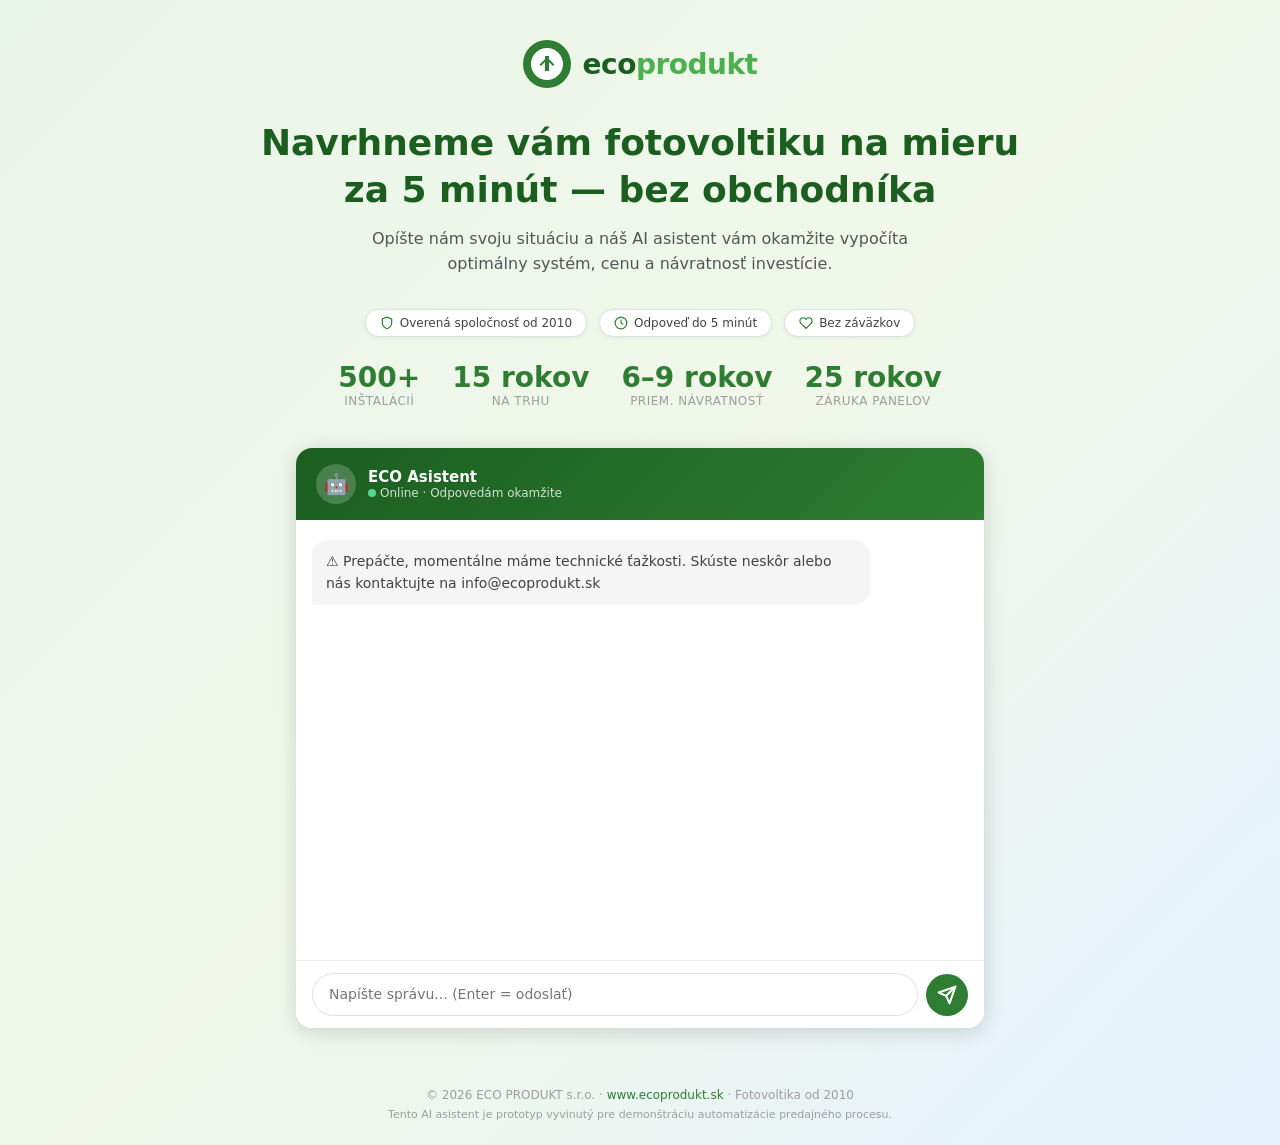
==== backend/frontend/index.html @ bb96bcf6 "fix: include frontend in backend deploy for Railway" ====
<!DOCTYPE html>
<html lang="sk">
<head>
  <meta charset="UTF-8" />
  <meta name="viewport" content="width=device-width, initial-scale=1.0" />
  <title>ECO PRODUKT — AI Predajný Asistent</title>
  <link rel="stylesheet" href="styles.css" />
  <script>
    // API base URL — override for production
    window.ECO_API_BASE = window.location.hostname === "localhost"
      ? "http://localhost:8000"
      : "https://ecoproduktriesenie-production.up.railway.app";
  </script>
</head>
<body>

  <div class="hero">
    <div class="hero-logo">
      <!-- ECO PRODUKT logo SVG -->
      <svg viewBox="0 0 48 48" fill="none" xmlns="http://www.w3.org/2000/svg">
        <circle cx="24" cy="24" r="24" fill="#2e7d32"/>
        <path d="M24 8C15.16 8 8 15.16 8 24s7.16 16 16 16 16-7.16 16-16S32.84 8 24 8zm-2 23v-9l-4 4-1.42-1.42L22 19.16V16h4v3.16l5.42 5.42L30 26l-4-4v9h-4z" fill="white"/>
      </svg>
      <div class="brand">eco<span>produkt</span></div>
    </div>

    <h1>Navrhneme vám fotovoltiku na mieru<br/>za 5 minút — bez obchodníka</h1>
    <p>Opíšte nám svoju situáciu a náš AI asistent vám okamžite vypočíta optimálny systém, cenu a návratnosť investície.</p>

    <div class="badges">
      <span class="badge">
        <svg viewBox="0 0 24 24" fill="none" stroke="currentColor" stroke-width="2"><path d="M12 22s8-4 8-10V5l-8-3-8 3v7c0 6 8 10 8 10z"/></svg>
        Overená spoločnosť od 2010
      </span>
      <span class="badge">
        <svg viewBox="0 0 24 24" fill="none" stroke="currentColor" stroke-width="2"><circle cx="12" cy="12" r="10"/><path d="M12 6v6l4 2"/></svg>
        Odpoveď do 5 minút
      </span>
      <span class="badge">
        <svg viewBox="0 0 24 24" fill="none" stroke="currentColor" stroke-width="2"><path d="M20.84 4.61a5.5 5.5 0 0 0-7.78 0L12 5.67l-1.06-1.06a5.5 5.5 0 0 0-7.78 7.78l1.06 1.06L12 21.23l7.78-7.78 1.06-1.06a5.5 5.5 0 0 0 0-7.78z"/></svg>
        Bez záväzkov
      </span>
    </div>

    <div class="hero-stats">
      <div class="stat">
        <div class="number">500+</div>
        <div class="label">inštalácií</div>
      </div>
      <div class="stat">
        <div class="number">15 rokov</div>
        <div class="label">na trhu</div>
      </div>
      <div class="stat">
        <div class="number">6–9 rokov</div>
        <div class="label">priem. návratnosť</div>
      </div>
      <div class="stat">
        <div class="number">25 rokov</div>
        <div class="label">záruka panelov</div>
      </div>
    </div>
  </div>

  <!-- CHAT -->
  <div class="chat-container">
    <div class="chat-card">
      <div class="chat-header">
        <div class="avatar">🤖</div>
        <div class="info">
          <h3>ECO Asistent</h3>
          <p><span class="online-dot"></span>Online · Odpovedám okamžite</p>
        </div>
      </div>

      <div class="messages" id="messages">
        <!-- Messages injected by chat.js -->
      </div>

      <div class="chat-input-area">
        <textarea
          id="message-input"
          placeholder="Napíšte správu... (Enter = odoslať)"
          rows="1"
          aria-label="Správa"
        ></textarea>
        <button id="send-btn" aria-label="Odoslať">
          <svg width="20" height="20" viewBox="0 0 24 24" fill="none" stroke="currentColor" stroke-width="2.5" stroke-linecap="round" stroke-linejoin="round">
            <line x1="22" y1="2" x2="11" y2="13"/>
            <polygon points="22 2 15 22 11 13 2 9 22 2"/>
          </svg>
        </button>
      </div>
    </div>
  </div>

  <div class="footer">
    <p>© 2026 ECO PRODUKT s.r.o. · <a href="https://www.ecoprodukt.sk">www.ecoprodukt.sk</a> · Fotovoltika od 2010</p>
    <p style="margin-top:6px;font-size:11px;">Tento AI asistent je prototyp vyvinutý pre demonštráciu automatizácie predajného procesu.</p>
  </div>

  <script src="chat.js"></script>
</body>
</html>
---- backend/frontend/styles.css ----
:root {
  --eco-green: #2e7d32;
  --eco-green-light: #4caf50;
  --eco-green-dark: #1b5e20;
  --eco-bg: #f1f8e9;
  --white: #ffffff;
  --gray-light: #f5f5f5;
  --gray: #9e9e9e;
  --gray-dark: #424242;
  --shadow: 0 4px 20px rgba(0,0,0,0.15);
  --radius: 16px;
  --radius-sm: 8px;
}

* { box-sizing: border-box; margin: 0; padding: 0; }

body {
  font-family: 'Segoe UI', system-ui, -apple-system, sans-serif;
  background: linear-gradient(135deg, #e8f5e9 0%, #f1f8e9 50%, #e3f2fd 100%);
  min-height: 100vh;
  display: flex;
  flex-direction: column;
  align-items: center;
}

/* HERO */
.hero {
  width: 100%;
  max-width: 900px;
  padding: 40px 24px 0;
  text-align: center;
}

.hero-logo {
  display: flex;
  align-items: center;
  justify-content: center;
  gap: 12px;
  margin-bottom: 32px;
}

.hero-logo svg { width: 48px; height: 48px; }

.hero-logo .brand {
  font-size: 28px;
  font-weight: 800;
  color: var(--eco-green-dark);
  letter-spacing: -0.5px;
}

.hero-logo .brand span { color: var(--eco-green-light); }

.hero h1 {
  font-size: clamp(22px, 4vw, 36px);
  font-weight: 700;
  color: var(--eco-green-dark);
  line-height: 1.3;
  margin-bottom: 12px;
}

.hero p {
  color: #555;
  font-size: 16px;
  line-height: 1.6;
  max-width: 600px;
  margin: 0 auto 32px;
}

.hero-stats {
  display: flex;
  justify-content: center;
  gap: 32px;
  margin-bottom: 40px;
  flex-wrap: wrap;
}

.stat {
  text-align: center;
}

.stat .number {
  font-size: 28px;
  font-weight: 800;
  color: var(--eco-green);
}

.stat .label {
  font-size: 12px;
  color: var(--gray);
  text-transform: uppercase;
  letter-spacing: 0.5px;
}

/* CHAT CONTAINER */
.chat-container {
  width: 100%;
  max-width: 720px;
  margin: 0 auto 60px;
  padding: 0 16px;
}

.chat-card {
  background: var(--white);
  border-radius: var(--radius);
  box-shadow: var(--shadow);
  overflow: hidden;
  display: flex;
  flex-direction: column;
  height: 580px;
}

.chat-header {
  background: linear-gradient(135deg, var(--eco-green-dark), var(--eco-green));
  color: white;
  padding: 16px 20px;
  display: flex;
  align-items: center;
  gap: 12px;
}

.chat-header .avatar {
  width: 40px;
  height: 40px;
  background: rgba(255,255,255,0.2);
  border-radius: 50%;
  display: flex;
  align-items: center;
  justify-content: center;
  font-size: 20px;
  flex-shrink: 0;
}

.chat-header .info h3 {
  font-size: 15px;
  font-weight: 600;
}

.chat-header .info p {
  font-size: 12px;
  opacity: 0.8;
}

.online-dot {
  width: 8px;
  height: 8px;
  background: #69f0ae;
  border-radius: 50%;
  display: inline-block;
  margin-right: 4px;
  animation: pulse 2s infinite;
}

@keyframes pulse {
  0%, 100% { opacity: 1; }
  50% { opacity: 0.5; }
}

/* MESSAGES */
.messages {
  flex: 1;
  overflow-y: auto;
  padding: 20px 16px;
  display: flex;
  flex-direction: column;
  gap: 12px;
  scroll-behavior: smooth;
}

.messages::-webkit-scrollbar { width: 4px; }
.messages::-webkit-scrollbar-track { background: transparent; }
.messages::-webkit-scrollbar-thumb { background: #ddd; border-radius: 4px; }

.message {
  display: flex;
  gap: 8px;
  max-width: 85%;
  animation: fadeIn 0.2s ease;
}

@keyframes fadeIn {
  from { opacity: 0; transform: translateY(8px); }
  to { opacity: 1; transform: translateY(0); }
}

.message.user {
  align-self: flex-end;
  flex-direction: row-reverse;
}

.message.assistant {
  align-self: flex-start;
}

.message .bubble {
  padding: 10px 14px;
  border-radius: var(--radius);
  font-size: 14px;
  line-height: 1.6;
  white-space: pre-wrap;
  word-break: break-word;
}

.message.user .bubble {
  background: var(--eco-green);
  color: white;
  border-bottom-right-radius: 4px;
}

.message.assistant .bubble {
  background: var(--gray-light);
  color: var(--gray-dark);
  border-bottom-left-radius: 4px;
}

/* Proposal card styling inside bubble */
.message.assistant .bubble .proposal {
  background: linear-gradient(135deg, #e8f5e9, #f1f8e9);
  border: 2px solid var(--eco-green-light);
  border-radius: var(--radius-sm);
  padding: 14px;
  margin-top: 8px;
  font-family: monospace;
  font-size: 13px;
  line-height: 1.7;
}

/* Typing indicator */
.typing {
  display: flex;
  gap: 4px;
  padding: 12px 16px;
  background: var(--gray-light);
  border-radius: var(--radius);
  border-bottom-left-radius: 4px;
  width: fit-content;
  align-self: flex-start;
}

.typing span {
  width: 8px;
  height: 8px;
  background: var(--gray);
  border-radius: 50%;
  animation: bounce 1.2s infinite;
}

.typing span:nth-child(2) { animation-delay: 0.2s; }
.typing span:nth-child(3) { animation-delay: 0.4s; }

@keyframes bounce {
  0%, 80%, 100% { transform: translateY(0); }
  40% { transform: translateY(-6px); }
}

/* INPUT */
.chat-input-area {
  padding: 12px 16px;
  border-top: 1px solid #eee;
  display: flex;
  gap: 8px;
  align-items: flex-end;
  background: white;
}

#message-input {
  flex: 1;
  border: 1.5px solid #e0e0e0;
  border-radius: 24px;
  padding: 10px 16px;
  font-size: 14px;
  outline: none;
  resize: none;
  max-height: 100px;
  font-family: inherit;
  transition: border-color 0.2s;
  line-height: 1.5;
}

#message-input:focus { border-color: var(--eco-green); }

#send-btn {
  width: 42px;
  height: 42px;
  border-radius: 50%;
  border: none;
  background: var(--eco-green);
  color: white;
  cursor: pointer;
  display: flex;
  align-items: center;
  justify-content: center;
  transition: background 0.2s, transform 0.1s;
  flex-shrink: 0;
}

#send-btn:hover { background: var(--eco-green-dark); }
#send-btn:active { transform: scale(0.95); }
#send-btn:disabled { background: #ccc; cursor: not-allowed; }

/* FOOTER */
.footer {
  text-align: center;
  color: var(--gray);
  font-size: 12px;
  padding: 0 24px 24px;
}

.footer a { color: var(--eco-green); text-decoration: none; }

/* BADGES */
.badges {
  display: flex;
  justify-content: center;
  gap: 12px;
  flex-wrap: wrap;
  margin-bottom: 24px;
}

.badge {
  background: white;
  border: 1px solid #e0e0e0;
  border-radius: 20px;
  padding: 6px 14px;
  font-size: 12px;
  color: var(--gray-dark);
  display: flex;
  align-items: center;
  gap: 6px;
  box-shadow: 0 1px 4px rgba(0,0,0,0.06);
}

.badge svg { width: 14px; height: 14px; color: var(--eco-green); }

@media (max-width: 600px) {
  .hero { padding: 24px 16px 0; }
  .chat-card { height: 500px; }
  .hero-stats { gap: 20px; }
}
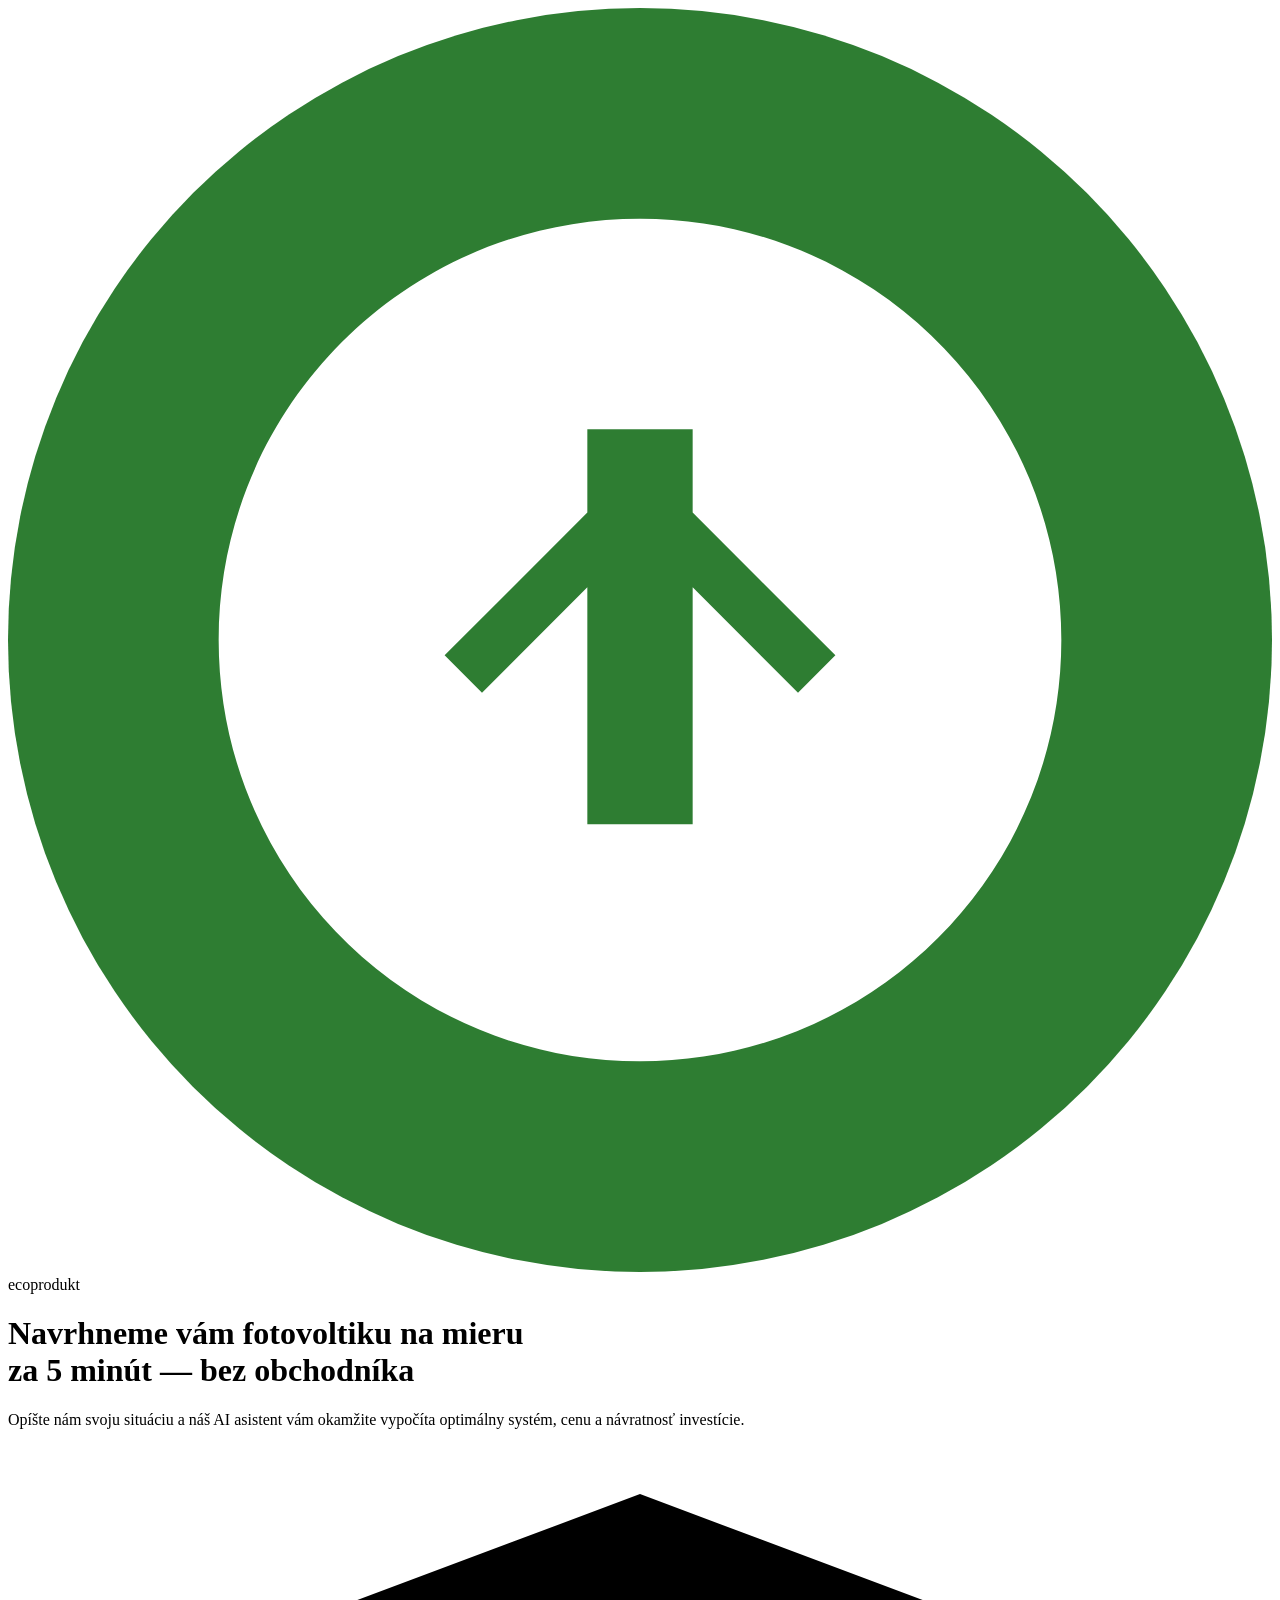
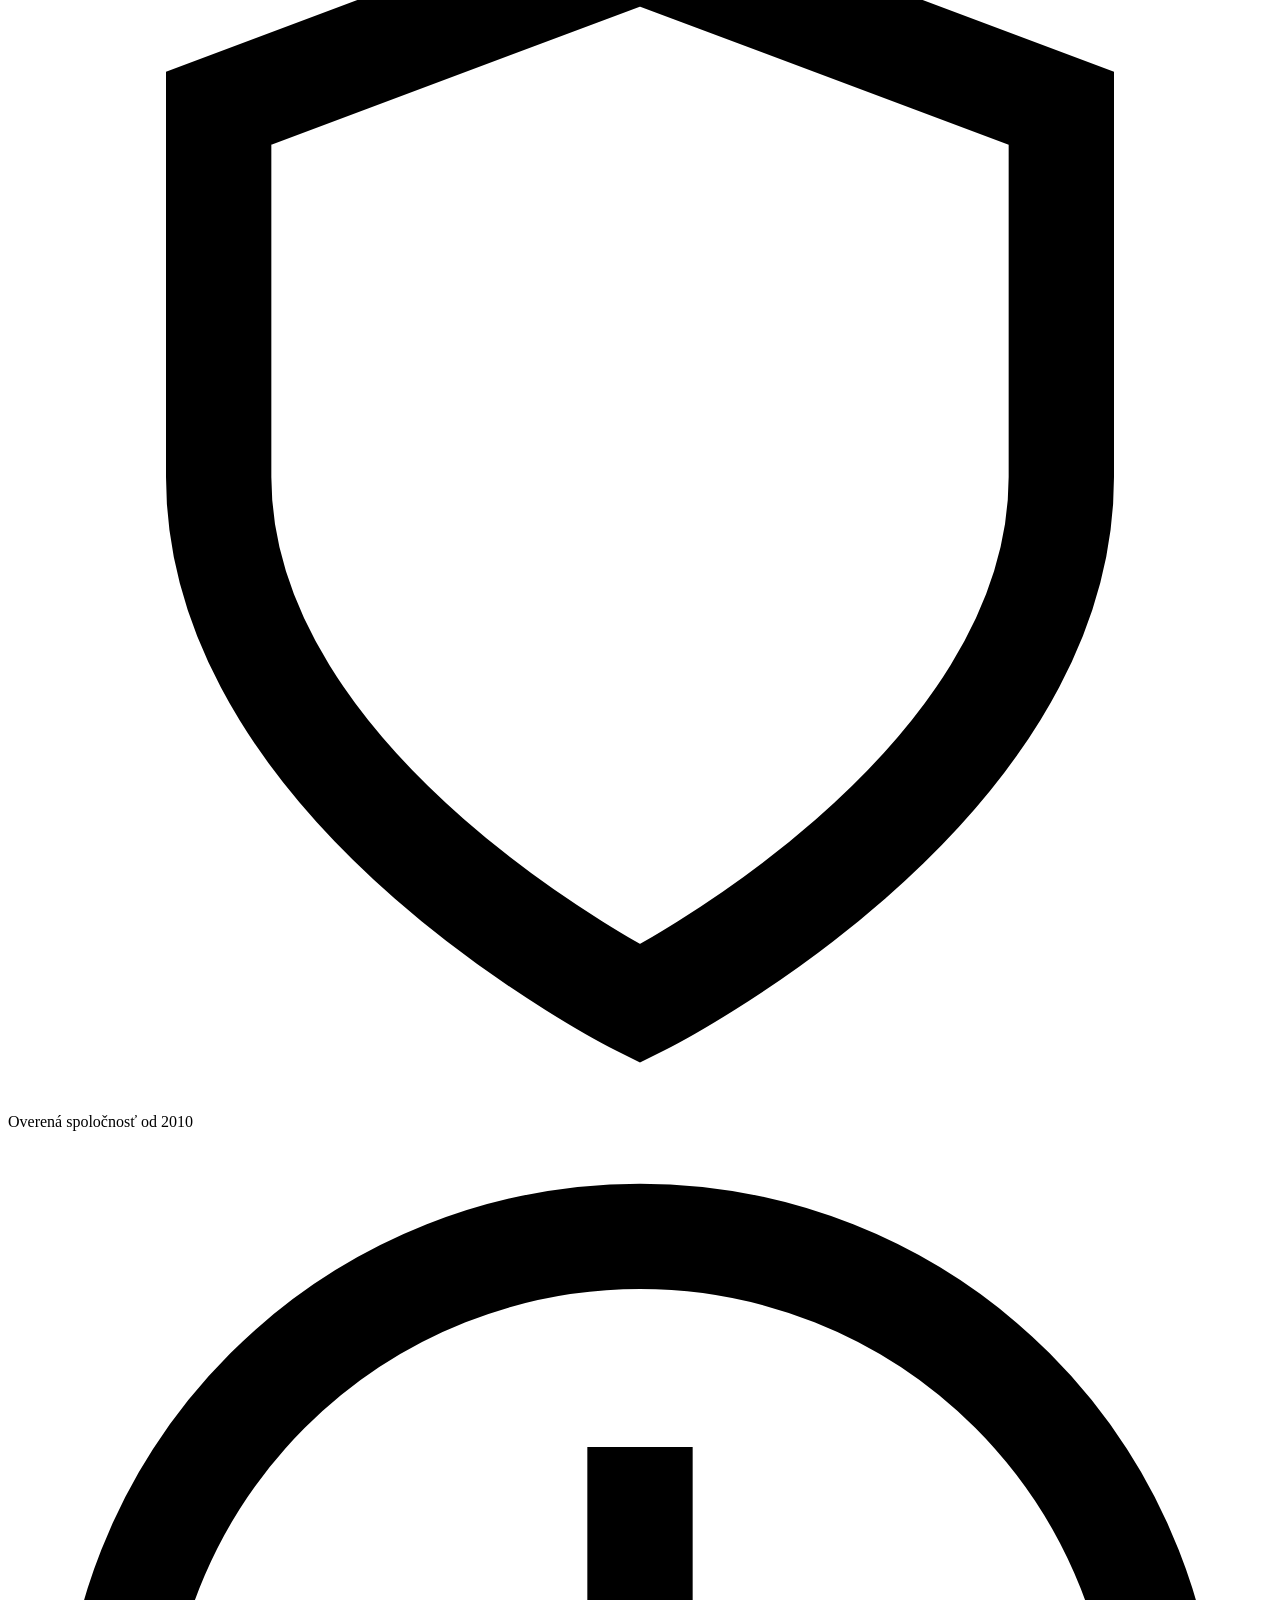
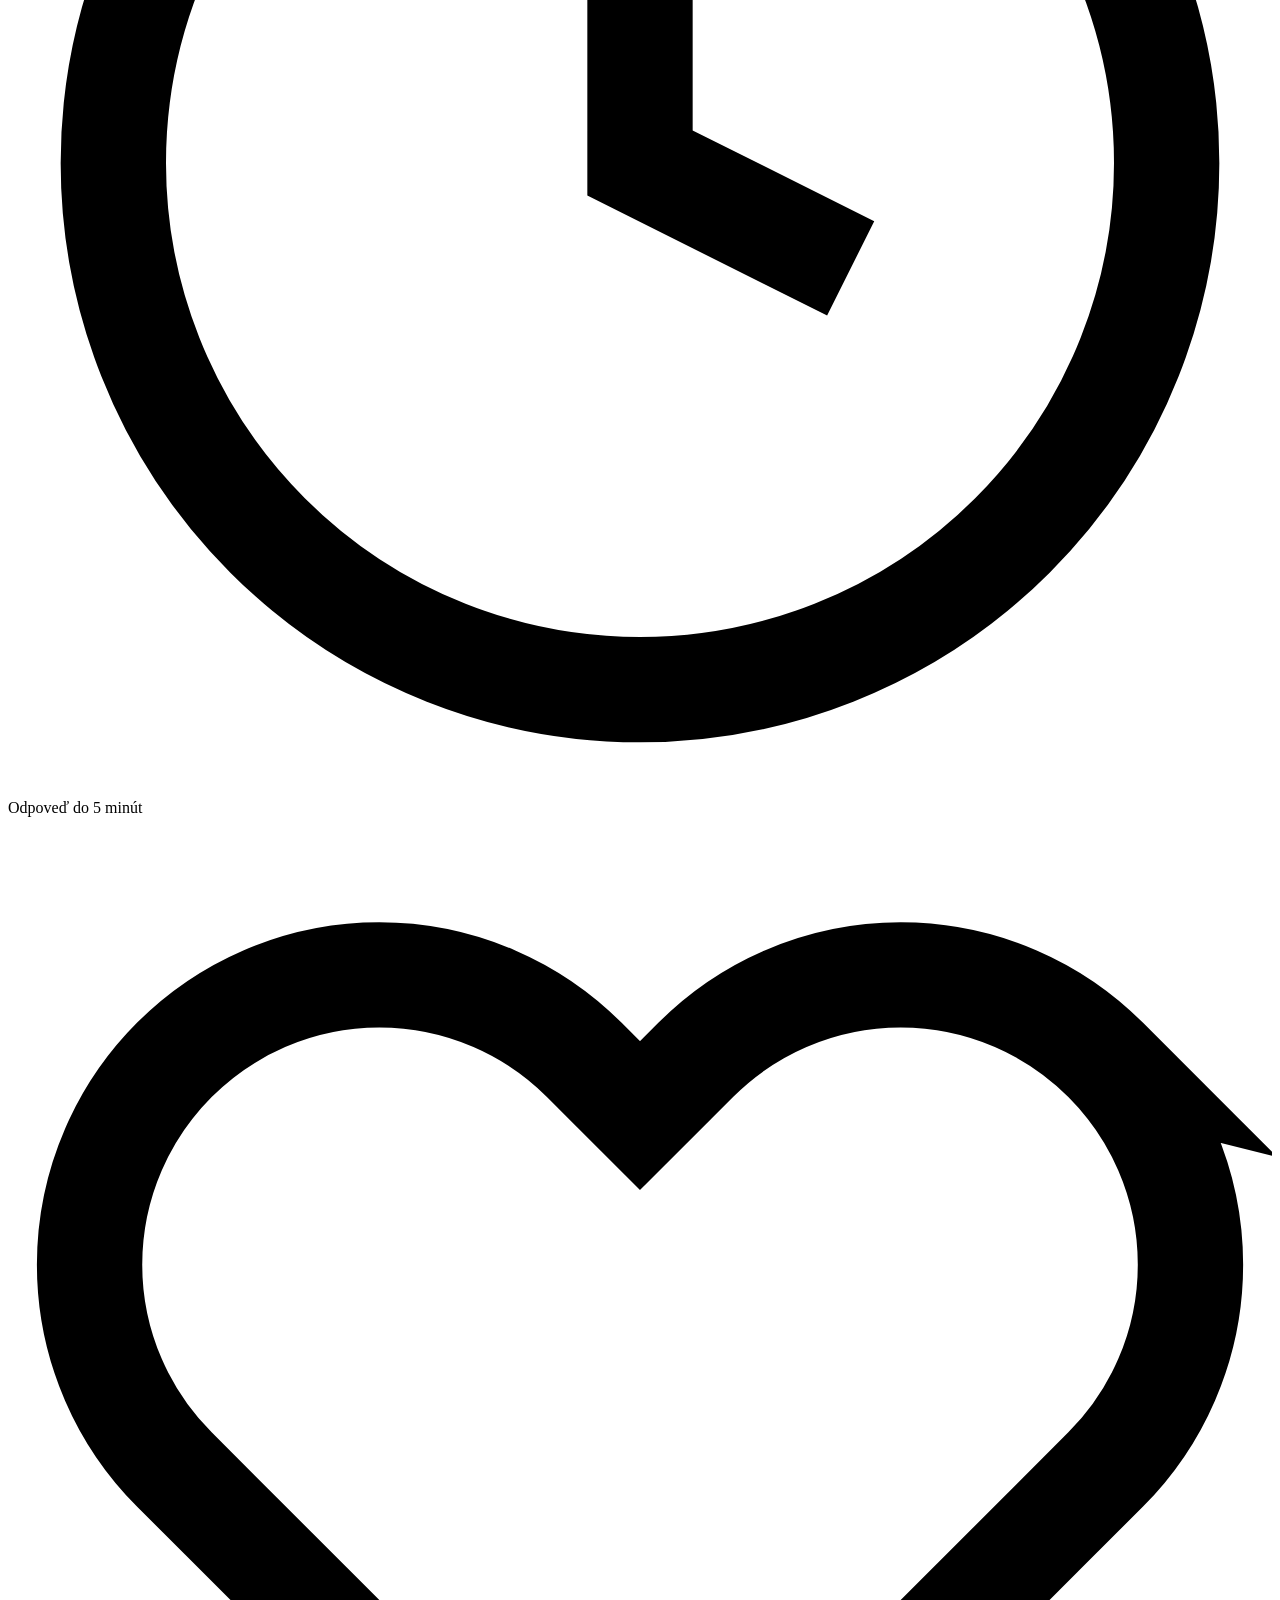
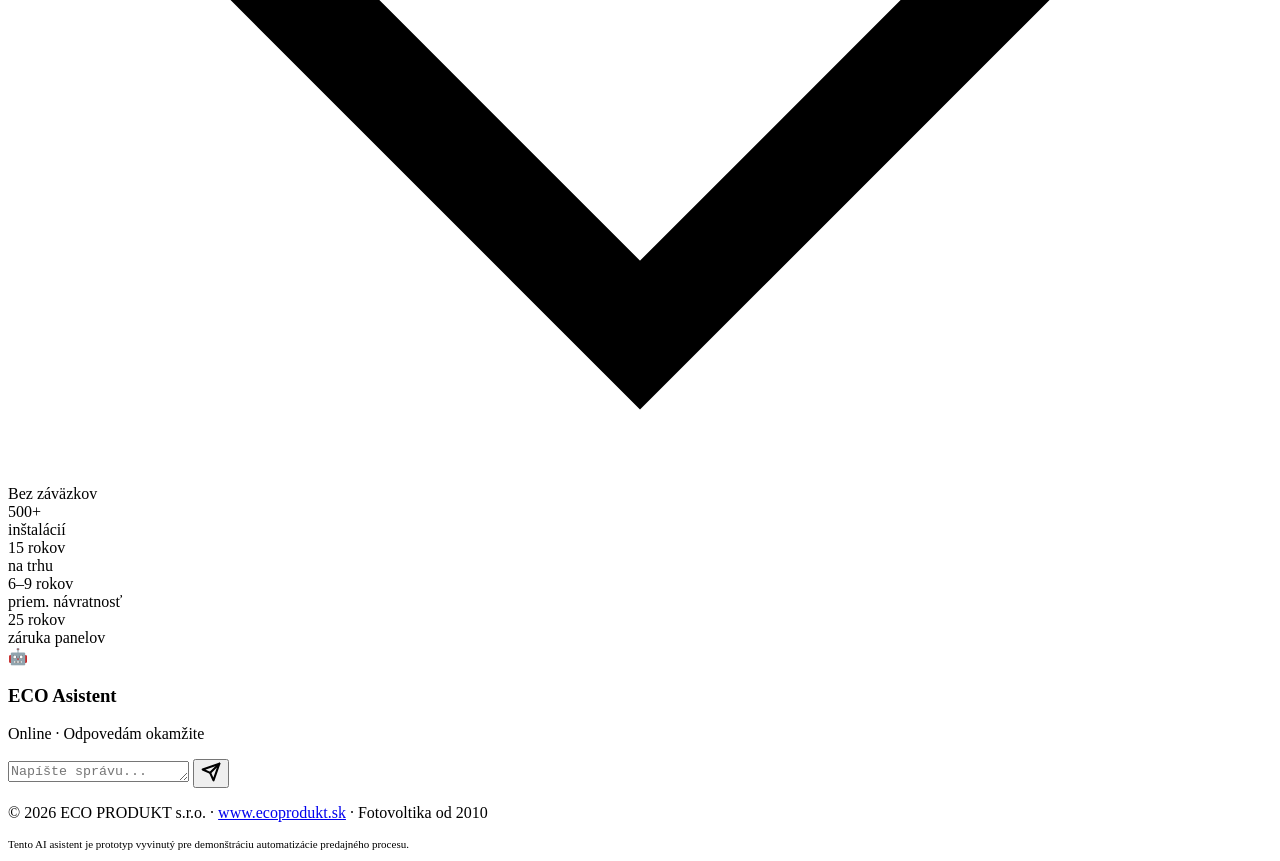
==== commit b8aa9560: "fix: use absolute /static/ paths for CSS and JS assets" ====
--- a/backend/frontend/index.html
+++ b/backend/frontend/index.html
@@ -4,7 +4,7 @@
   <meta charset="UTF-8" />
   <meta name="viewport" content="width=device-width, initial-scale=1.0" />
   <title>ECO PRODUKT — AI Predajný Asistent</title>
-  <link rel="stylesheet" href="styles.css" />
+  <link rel="stylesheet" href="/static/styles.css" />
   <script>
     // API base URL — override for production
     window.ECO_API_BASE = window.location.hostname === "localhost"
@@ -99,6 +99,6 @@
     <p style="margin-top:6px;font-size:11px;">Tento AI asistent je prototyp vyvinutý pre demonštráciu automatizácie predajného procesu.</p>
   </div>
 
-  <script src="chat.js"></script>
+  <script src="/static/chat.js"></script>
 </body>
 </html>
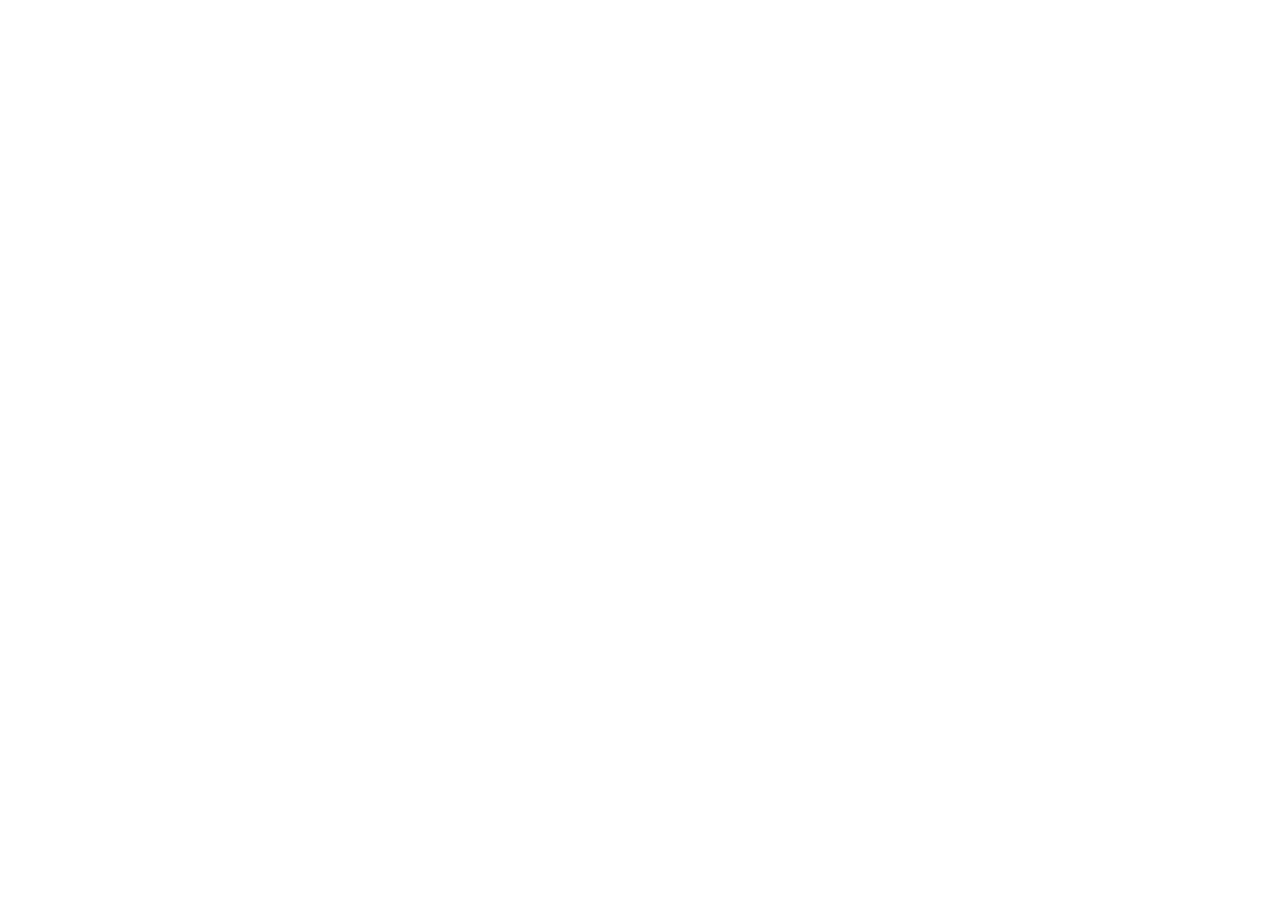
==== commit 101c76d4: "fix: oprava diakritiky a presmerovanie na HTTPS - Oprava chybajúceho "ť" vo welcomovej správe (vybav" ====
--- a/backend/frontend/index.html
+++ b/backend/frontend/index.html
@@ -6,8 +6,10 @@
   <title>ECO PRODUKT — AI Predajný Asistent</title>
   <link rel="stylesheet" href="/static/styles.css" />
   <script>
-    // API base URL — override for production
-    window.ECO_API_BASE = window.location.hostname === "localhost"
+    if (location.protocol !== 'https:' && location.hostname !== 'localhost') {
+      location.replace('https://' + location.hostname + location.pathname + location.search);
+    }
+    window.ECO_API_BASE = location.hostname === "localhost"
       ? "http://localhost:8000"
       : "https://ecoproduktriesenie-production.up.railway.app";
   </script>
